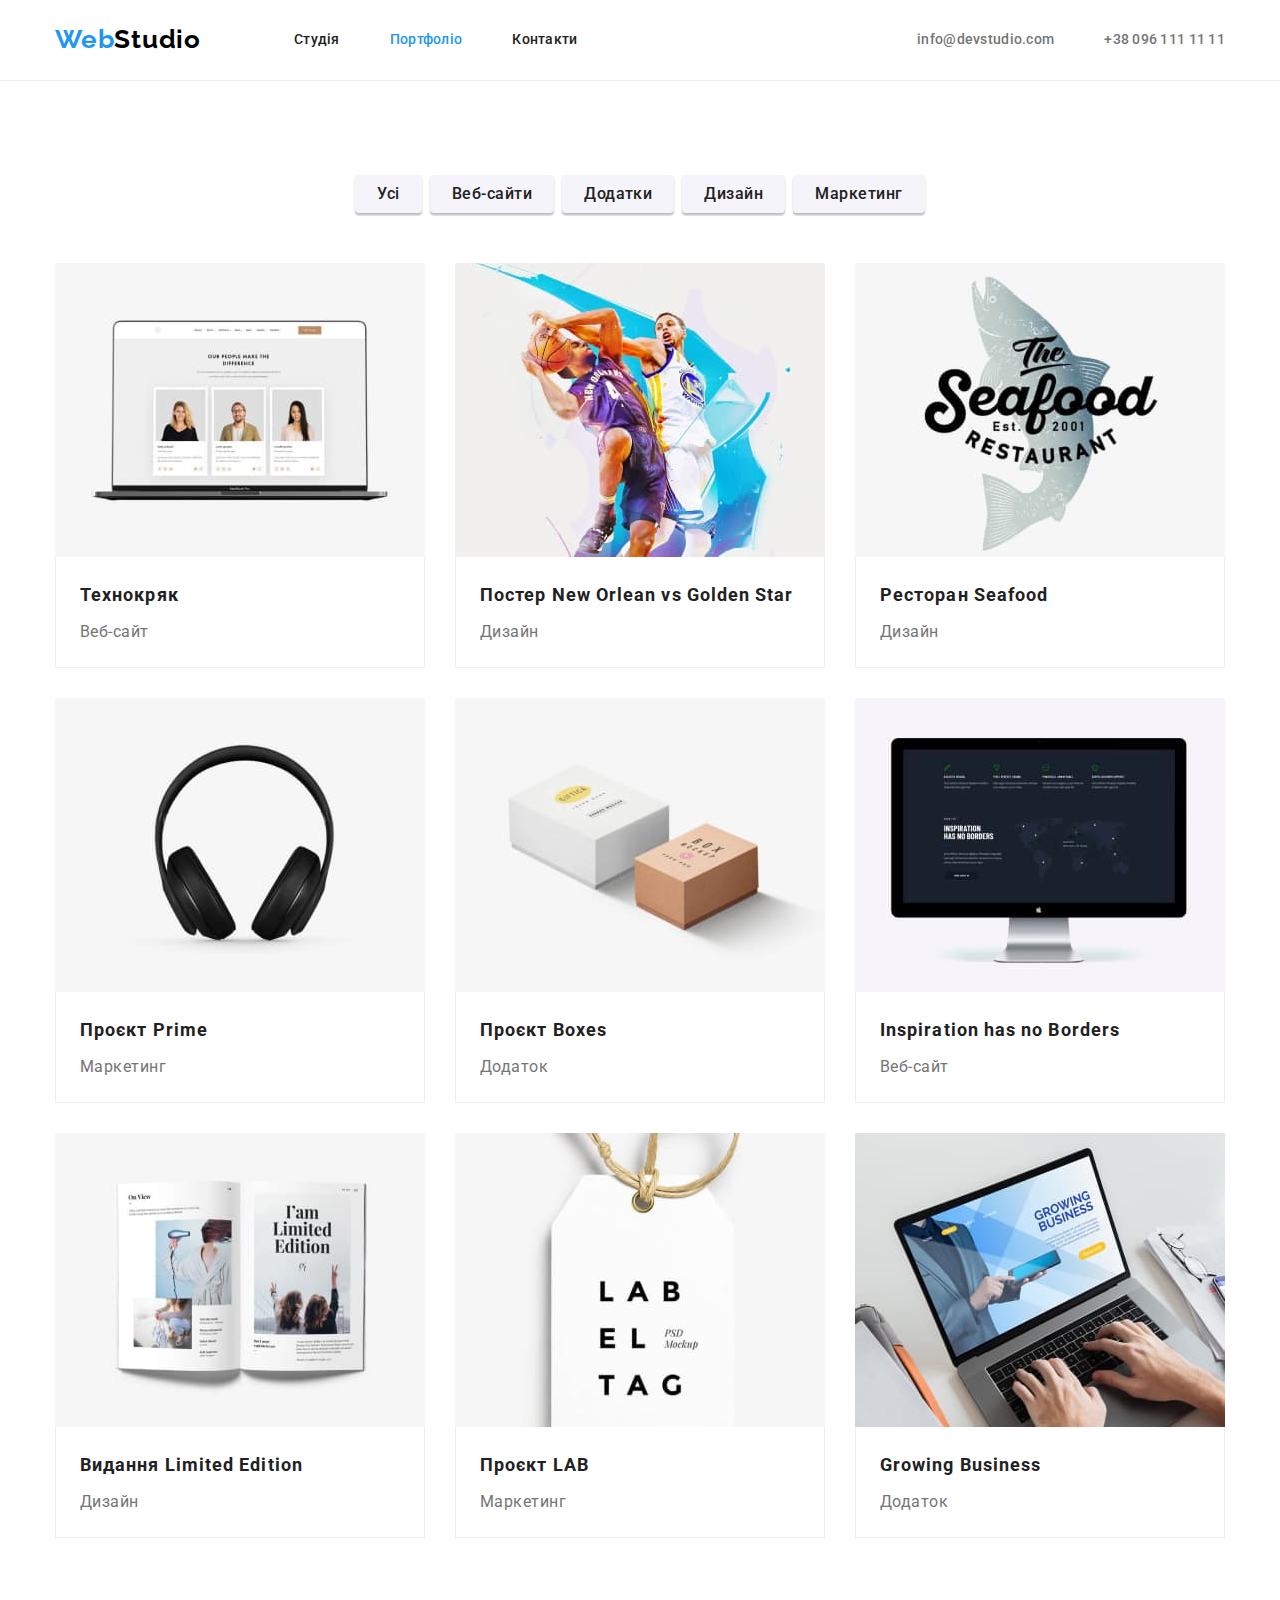
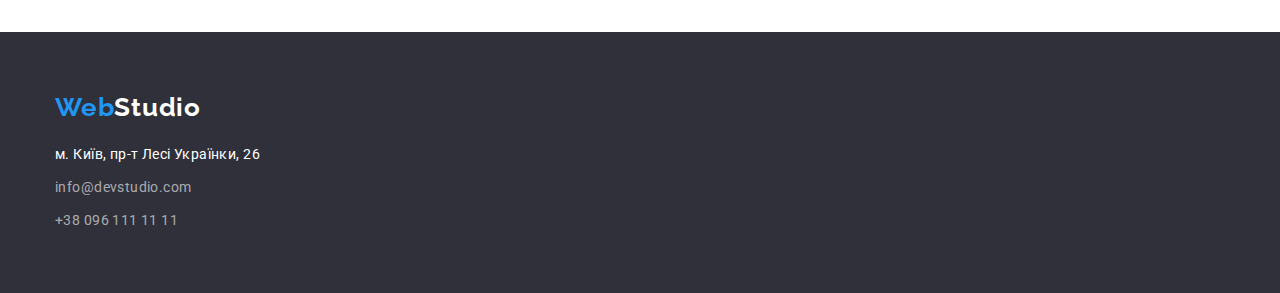
==== portfolio.html @ 3709713c "first commit" ====
<!DOCTYPE html>
<html lang="uk">
  <head>
    <meta charset="UTF-8" />
    <meta http-equiv="X-UA-Compatible" content="IE=edge" />
    <meta name="viewport" content="width=device-width, initial-scale=1.0" />
    <title>Портфоліо</title>
    <link rel="preconnect" href="https://fonts.googleapis.com" />
    <link rel="preconnect" href="https://fonts.gstatic.com" crossorigin />
    <link
      href="https://fonts.googleapis.com/css2?family=Raleway:wght@700&family=Roboto:wght@400;500;700;900&display=swap"
      rel="stylesheet"
    />
    <link
      rel="stylesheet"
      href="https://cdn.jsdelivr.net/npm/modern-normalize@1.1.0/modern-normalize.min.css"
    />
    <link rel="stylesheet" href="./css/styles.css" />
  </head>
  <body>
    <!-- header of the site -->
    <header class="header-style">
      <div class="container header-container">
        <a class="header-logo link" href="./index.html">
          <span class="logo logo-web">Web</span
          ><span class="logo logo-studio-header">Studio</span></a
        >
        <div class="header-nav">
          <nav>
            <ul class="site-nav list">
              <li class="site-nav-item">
                <a class="header-nav-link link" href="./index.html">Студія</a>
              </li>
              <li class="site-nav-item">
                <a class="header-nav-link link current" href="#">Портфоліо</a>
              </li>
              <li class="site-nav-item">
                <a class="header-nav-link link" href="#">Контакти</a>
              </li>
            </ul>
          </nav>
        </div>
        <div class="contact-container">
          <ul class="list contact">
            <li class="contact-item">
              <a
                class="contact-item-link contact link"
                href="mailto:info@devstudio.com"
                >info@devstudio.com</a
              >
            </li>
            <li class="contact-item">
              <a class="contact-item-link contact link" href="tel:+380961111111"
                >+38 096 111 11 11</a
              >
            </li>
          </ul>
        </div>
      </div>
    </header>
    <main>
      <!-- Основні проекти -->
      <section class="section project-section">
        <div class="container">
          <h1 class="visually-hidden">Основні проекти</h1>
          <!-- Групування проектів -->
          <ul class="list projects-filter">
            <li class="filter-item">
              <button type="button" class="button filter-btn">Усі</button>
            </li>
            <li class="filter-item">
              <button type="button" class="button filter-btn">Веб-сайти</button>
            </li>
            <li class="filter-item">
              <button type="button" class="button filter-btn">Додатки</button>
            </li>
            <li class="filter-item">
              <button type="button" class="button filter-btn">Дизайн</button>
            </li>
            <li class="filter-item">
              <button type="button" class="button filter-btn">Маркетинг</button>
            </li>
          </ul>
          <!-- Описи проектів -->
          <ul class="list projects">
            <li class="item">
              <img
                src="./images/project1.jpg"
                alt="Вебсайт Технокряк"
                width="370"
              />
              <div class="project-description">
                <h2 class="title">Технокряк</h2>
                <p class="text">Веб-сайт</p>
              </div>
            </li>
            <li class="item">
              <img
                src="./images/project2.jpg"
                alt="Постер New Orlean vs Golden Star"
                width="370"
              />
              <div class="project-description">
                <h2 class="title">Постер New Orlean vs Golden Star</h2>
                <p class="text">Дизайн</p>
              </div>
            </li>
            <li class="item">
              <img
                src="./images/project3.jpg"
                alt="Лого Ресторану Seafood"
                width="370"
              />
              <div class="project-description">
                <h2 class="title">Ресторан Seafood</h2>
                <p class="text">Дизайн</p>
              </div>
            </li>
            <li class="item">
              <img
                src="./images/project4.jpg"
                alt="Лого Проєкту Prime"
                width="370"
              />
              <div class="project-description">
                <h2 class="title">Проєкт Prime</h2>
                <p class="text">Маркетинг</p>
              </div>
            </li>
            <li class="item">
              <img
                src="./images/project5.jpg"
                alt="Лого Проєкту Boxes"
                width="370"
              />
              <div class="project-description">
                <h2 class="title">Проєкт Boxes</h2>
                <p class="text">Додаток</p>
              </div>
            </li>
            <li class="item">
              <img
                src="./images/project6.jpg"
                alt="Веб-сайт Inspiration has no Borders"
                width="370"
              />
              <div class="project-description">
                <h2 class="title">Inspiration has no Borders</h2>
                <p class="text">Веб-сайт</p>
              </div>
            </li>
            <li class="item">
              <img
                src="./images/project7.jpg"
                alt="Видання Limited Edition"
                width="370"
              />
              <div class="project-description">
                <h2 class="title">Видання Limited Edition</h2>
                <p class="text">Дизайн</p>
              </div>
            </li>
            <li class="item">
              <img
                src="./images/project8.jpg"
                alt="Лого Проєкту LAB"
                width="370"
              />
              <div class="project-description">
                <h2 class="title">Проєкт LAB</h2>
                <p class="text">Маркетинг</p>
              </div>
            </li>
            <li class="item">
              <img
                src="./images/project9.jpg"
                alt="Лого Додатку Growing Business"
                width="370"
              />
              <div class="project-description">
                <h2 class="title">Growing Business</h2>
                <p class="text">Додаток</p>
              </div>
            </li>
          </ul>
        </div>
      </section>
    </main>
    <!-- background -->
    <footer class="footer-style">
      <div class="container">
        <a href="./index.html" class="link logo-footer"
          ><span class="logo logo-web">Web</span
          ><span class="logo logo-studio-footer">Studio</span></a
        >
        <address>
          <ul class="address-list list">
            <li class="footer-item">
              <a
                href="https://goo.gl/maps/tbxTE9ojFHjDwj2v6"
                target="_blank"
                rel="noopener nofollow noreferrer"
                class="location link"
                >м. Київ, пр-т Лесі Українки, 26</a
              >
            </li>
            <li class="footer-item">
              <a href="mailto:info@devstudio.com" class="address-style link"
                >info@devstudio.com</a
              >
            </li>
            <li class="footer-item">
              <a href="tel:+380961111111" class="address-style link"
                >+38 096 111 11 11</a
              >
            </li>
          </ul>
        </address>
      </div>
    </footer>
  </body>
</html>
---- css/styles.css ----
html {
  box-sizing: border-box;
}

:root {
  --main-color: #212121;
  --active-color: #2196F3;
  --second-color: #757575;
  --button-color: #f5f4fa;
  --main-white-color: #ffffff;
  --hero-background: #2F303A;
  --main-background: #F5F5F5;
  --main-font: 'Roboto', sans-serif;
  --second-font: 'Raleway', sans-serif;
}

* ::after,
::before {
  box-sizing: inherit;
}

body {
  font-family: 'Roboto', sans-serif;
  color: var(--main-color);
  background-color: var(--main-white-color);
}

a {
  text-decoration: none;
}

h1,
h2,
h3,
h4,
h5,
h6,
p,
ul {
  margin: 0px;
  padding: 0px;
}

img {
  display: block;
  max-width: 100%;
  height: auto;
}

.list {
  list-style: none;
}

.section-title {
  font-weight: 700;
  font-size: 36px;
  line-height: 1.17;
  text-align: center;
  letter-spacing: 0.03em;
}

.text {
  letter-spacing: 0.03em;
  color: var(--second-color);
}

.button {
  cursor: pointer;
  font-family: inherit;
  text-align: center;
  border-radius: 4px;
  border: transparent;
}

.container {
  width: 1200px;
  margin-left: auto;
  margin-right: auto;
  padding: 0 15px;
}

/* header styles */
/* logo comment */

.header-style {
  border-bottom: 1px solid #ECECEC;
}

.header-container {
  display: flex;

  padding: 0 15px 0 15px;
}

.header-nav {
  display: flex;
  align-items: center;
}




.logo {
  font-family: var(--second-font);
  font-weight: 700;
  font-size: 26px;
  line-height: 1.19;
  letter-spacing: 0.03em;
}

.header-logo {
  margin-right: 93px;
  padding: 24px 0;
  align-items: center;
}

.site-nav,
.contact {
  font-weight: 500;
  font-size: 14px;
  line-height: 1.14;
  letter-spacing: 0.02em;
}

.site-nav-item:not(:last-child) {
  margin-right: 50px;
}

.site-nav .link {
  color: var(--main-color);
}

.header-nav-link {
  display: block;
  padding: 32px 0;
}

.contact {
  color: var(--second-color);
  display: flex;
}

.contact-container {
  display: flex;
  align-items: center;
  margin-left: auto;
}

.contact .contact-item:not(:last-child) {
  margin-right: 50px;
}

.contact-item-link {
  padding: 32px 0;
}

/* .contact .mail {
  padding: 32px 0;
} */

.site-nav .link:hover,
.site-nav .link:focus,
.contact .link:hover,
.contact .link:focus,
.footer-style .link:hover,
.footer-style .link:focus {
  color: var(--active-color);
}

.site-nav .link:active,
.contact .link:active {
  color: var(--active-color);
}

.site-nav .link.current {
  color: var(--active-color);
}

.site-nav {
  display: flex;
}

.visually-hidden {
  position: absolute;
  width: 1px;
  height: 1px;
  margin: -1px;
  border: 0;
  padding: 0;
  white-space: nowrap;
  clip-path: inset(100%);
  clip: rect(0 0 0 0);
  overflow: hidden;
}

/* main styles */
.section {
  padding-bottom: 94px;
  /* padding-top: 200px; */
}

/* hero styles */
.hero {
  background: var(--hero-background);
  padding-top: 200px;
  padding-bottom: 200px;
}

h1 {
  font-weight: 900;
  font-size: 44px;
  line-height: 1.36;
  text-align: center;
  letter-spacing: 0.06em;
  text-transform: uppercase;
  color: var(--main-white-color);
  margin-bottom: 30px;
}

.hero-sign {
  margin-left: auto;
  margin-right: auto;
  width: 696px;
}

.preliminary-btn {
  font-weight: 700;
  font-size: 16px;
  line-height: 1.88;
  letter-spacing: 0.06em;
  color: var(--main-white-color);
  background-color: var(--active-color);
  box-shadow: 0px 4px 4px rgba(0, 0, 0, 0.15);

  display: block;
  margin-left: auto;
  margin-right: auto;
  align-items: center;
  height: 50px;
  width: 216px;
}

.preliminary-btn:hover,
.preliminary-btn:focus {
  background-color: #188CE8;
}

.filter-btn:hover,
.filter-btn:focus {
  color: var(--main-white-color);
  background: var(--active-color);
}

/* specialty styles */

.specialty {
  padding-top: 94px;
}

.specialty-container {
  display: flex;
  padding-left: 0;
}

.specialty .title {
  font-weight: 700;
  font-size: 14px;
  line-height: 1.14;
  letter-spacing: 0.03em;
  text-transform: uppercase;
  margin-bottom: 10px;
}

.specialty .text {
  font-size: 14px;
  line-height: 1.71;
}

.specialty-item {
  width: 270px;
}

.specialty-item:not(:last-child) {
  margin-right: 30px;
}

/* our business styles */
.business-list {
  display: flex;
}

.business .section-title {
  margin-bottom: 50px;
}

.business .item:not(:last-child) {
  margin-right: 30px;
}

.business .item {
  margin-bottom: 0px;
}

/* out team styles */
.team {
  letter-spacing: 0.03em;
  text-align: center;
  background: var(--button-color);
  padding-top: 94px;
}

.team .section-title {
  margin-bottom: 50px;
}


.team-list {
  display: flex;

  padding-right: 0;
}

.team-item {
  background: var(--main-white-color);
  box-shadow: 0px 1px 3px rgba(0, 0, 0, 0.12), 0px 1px 1px rgba(0, 0, 0, 0.14), 0px 2px 1px rgba(0, 0, 0, 0.2);
  border-radius: 0px 0px 4px 4px;
  filter: drop-shadow(0px 4px 4px rgba(0, 0, 0, 0.25));
  flex-basis: calc((100% - 30px) / 4);
}

.team-item:not(:last-child) {
  margin-right: 30px;
}

.team .title {
  font-weight: 500;
  font-size: 16px;
  line-height: 1.1875;
  text-align: center;
  letter-spacing: 0.03em;
  margin-bottom: 10px;
}

.team .text {
  font-size: 16px;
  line-height: 1.19;
  text-align: center;
}

.team .card {
  padding-top: 30px;
  padding-bottom: 30px;
}

/* projects-styles */

.project-section {
  padding-top: 94px;
  padding-bottom: 94px;
}

.projects-filter {
  display: flex;
  flex-wrap: wrap;
  margin-bottom: 50px;
  justify-content: center;
}

.filter-btn {
  font-weight: 500;
  font-size: 16px;
  line-height: 1.62;
  letter-spacing: 0.03em;
  color: var(--main-color);
  background: var(--button-color);
  box-shadow: 0px 3px 1px rgba(0, 0, 0, 0.1), 0px 1px 2px rgba(0, 0, 0, 0.08), 0px 2px 2px rgba(0, 0, 0, 0.12);
  padding: 6px 22px;
}

.filter-item:not(:last-child) {
  margin-right: 8px;
}

.projects .title {
  font-weight: 700;
  font-size: 18px;
  line-height: 2;
  letter-spacing: 0.06em;
  /* margin-top: 20px; */
  margin-bottom: 4px;
}

.projects .text {
  font-size: 16px;
  line-height: 1.875;
  /* padding-bottom: 20px; */
}

.projects {
  background-color: var(--main-white-color);
  display: flex;
  flex-wrap: wrap;
  align-items: center;
}

.project-description {
  padding: 20px 24px;
  border: 1px solid #EEEEEE;
  border-top: none;
}

.item {

  margin-bottom: 30px;
  margin-right: 30px;
  flex-basis: calc((100% - 30px * 2) / 3);
}

.item:nth-child(3n+3) {
  margin-right: 0;
}

.item:nth-last-child(-n+3) {
  margin-bottom: 0;
}

/* footer styles */
.footer-style {
  background: #2F303A;
  padding-top: 60px;
  padding-bottom: 60px;
}

.logo-footer-style {
  padding-bottom: 20px;
}

.logo-web {
  color: var(--active-color);
}

.logo-studio-header {
  color: #000000;
}

.logo-studio-footer {
  color: var(--main-white-color);
}

.logo-footer {
  display: inline-block;
  margin-bottom: 20px;
}

address {
  font-style: normal;
  font-size: 14px;
  line-height: 1.71;
  letter-spacing: 0.03em;
}

.address-list .location {
  color: var(--main-white-color);
}

/* a[href*="goo.gl"] {
  color: var(--main-white-color);
} */

/* a[href*="goo.gl"]:hover,
a[href*="goo.gl"]:focus {
  color: var(--active-color);
} */

.address-style {
  color: rgba(255, 255, 255, 0.6);
}

.footer-item:not(:last-child) {
  margin-bottom: 9px;
}
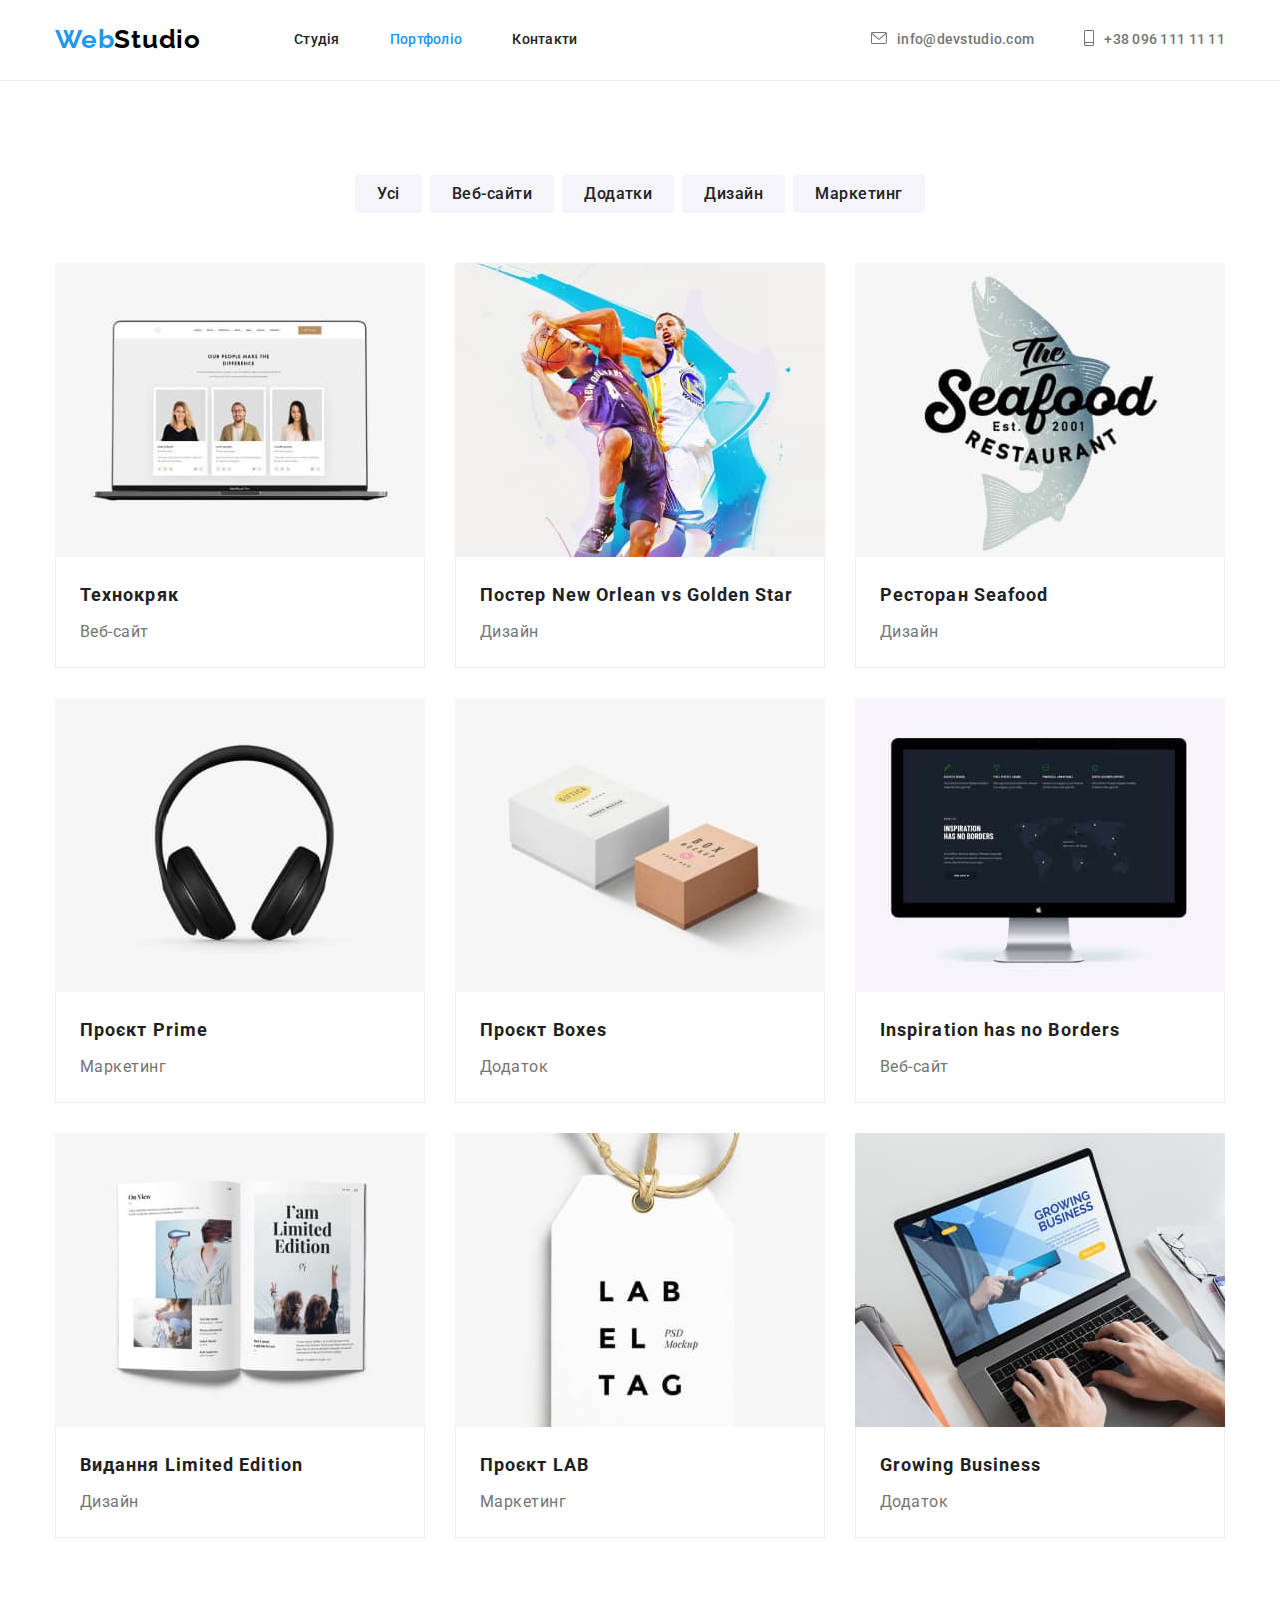
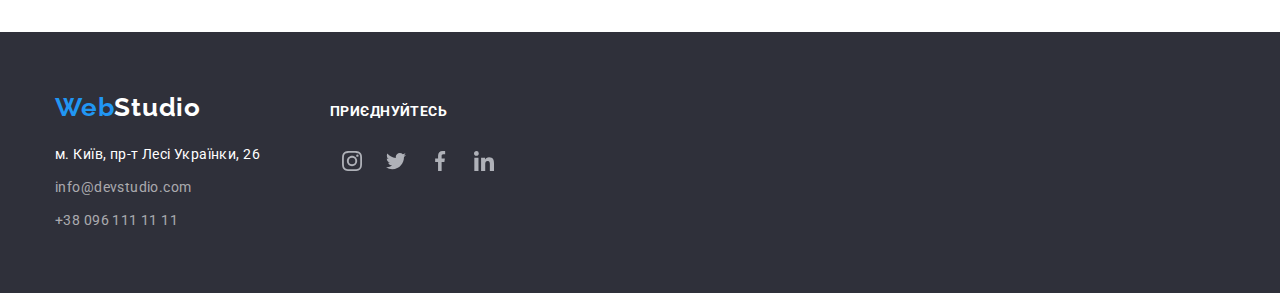
==== commit 03494ce8: "clients section commit" ====
--- a/portfolio.html
+++ b/portfolio.html
@@ -42,16 +42,34 @@
         </div>
         <div class="contact-container">
           <ul class="list contact">
+            <li class="contact-item-icon">
+              <a class="link" href="mailto:info@devstudio.com"
+                ><svg class="header-icons" width="16" height="12">
+                  <use href="./images/icons.svg#icon-envelope"></use>
+                </svg>
+              </a>
+            </li>
             <li class="contact-item">
               <a
                 class="contact-item-link contact link"
                 href="mailto:info@devstudio.com"
-                >info@devstudio.com</a
-              >
+              >
+                info@devstudio.com</a
+              >
+            </li>
+            <li class="contact-item-icon">
+              <a class="link" href="tel:+380961111111"
+                ><svg class="header-icons" width="10" height="16">
+                  <use href="./images/icons.svg#icon-smartphone"></use>
+                </svg>
+              </a>
             </li>
             <li class="contact-item">
-              <a class="contact-item-link contact link" href="tel:+380961111111"
-                >+38 096 111 11 11</a
+              <a
+                class="contact-item-link contact link"
+                href="tel:+380961111111"
+              >
+                +38 096 111 11 11</a
               >
             </li>
           </ul>
@@ -188,34 +206,89 @@
     </main>
     <!-- background -->
     <footer class="footer-style">
-      <div class="container">
-        <a href="./index.html" class="link logo-footer"
-          ><span class="logo logo-web">Web</span
-          ><span class="logo logo-studio-footer">Studio</span></a
-        >
-        <address>
-          <ul class="address-list list">
-            <li class="footer-item">
-              <a
-                href="https://goo.gl/maps/tbxTE9ojFHjDwj2v6"
-                target="_blank"
-                rel="noopener nofollow noreferrer"
-                class="location link"
-                >м. Київ, пр-т Лесі Українки, 26</a
-              >
-            </li>
-            <li class="footer-item">
-              <a href="mailto:info@devstudio.com" class="address-style link"
-                >info@devstudio.com</a
-              >
-            </li>
-            <li class="footer-item">
-              <a href="tel:+380961111111" class="address-style link"
-                >+38 096 111 11 11</a
-              >
-            </li>
-          </ul>
-        </address>
+      <div class="container footer-container">
+        <div class="footer-contacts">
+          <a href="./index.html" class="link logo-footer"
+            ><span class="logo logo-web">Web</span
+            ><span class="logo logo-studio-footer">Studio</span></a
+          >
+          <address>
+            <ul class="address-list list">
+              <li class="footer-item">
+                <a
+                  href="https://goo.gl/maps/tbxTE9ojFHjDwj2v6"
+                  target="_blank"
+                  rel="noopener nofollow noreferrer"
+                  class="location link"
+                  >м. Київ, пр-т Лесі Українки, 26</a
+                >
+              </li>
+              <li class="footer-item">
+                <a href="mailto:info@devstudio.com" class="address-style link"
+                  >info@devstudio.com</a
+                >
+              </li>
+              <li class="footer-item">
+                <a href="tel:+380961111111" class="address-style link"
+                  >+38 096 111 11 11</a
+                >
+              </li>
+            </ul>
+          </address>
+        </div>
+        <div class="footer-social">
+          <p class="footer-text">приєднуйтесь</p>
+          <ul class="list footer-social-list">
+            <li>
+              <a
+                href="http://instagram.com"
+                target="_blank"
+                rel="noopener nofollow noreferrer"
+                class="team-icons-items"
+              >
+                <svg class="team-icons" width="20" height="20">
+                  <use href="./images/icons.svg#icon-instagram"></use>
+                </svg>
+              </a>
+            </li>
+            <li>
+              <a
+                href="http://twitter.com"
+                target="_blank"
+                rel="noopener nofollow noreferrer"
+                class="team-icons-items"
+              >
+                <svg class="team-icons" width="20" height="20">
+                  <use href="./images/icons.svg#icon-twitter"></use>
+                </svg>
+              </a>
+            </li>
+            <li>
+              <a
+                href="http://facebook.com"
+                target="_blank"
+                rel="noopener nofollow noreferrer"
+                class="team-icons-items"
+              >
+                <svg class="team-icons" width="20" height="20">
+                  <use href="./images/icons.svg#icon-facebook"></use>
+                </svg>
+              </a>
+            </li>
+            <li>
+              <a
+                href="http://linkedin.com"
+                target="_blank"
+                rel="noopener nofollow noreferrer"
+                class="team-icons-items"
+              >
+                <svg class="team-icons" width="20" height="20">
+                  <use href="./images/icons.svg#icon-linkedin"></use>
+                </svg>
+              </a>
+            </li>
+          </ul>
+        </div>
       </div>
     </footer>
   </body>
--- a/css/styles.css
+++ b/css/styles.css
@@ -97,9 +97,6 @@
   align-items: center;
 }
 
-
-
-
 .logo {
   font-family: var(--second-font);
   font-weight: 700;
@@ -138,6 +135,8 @@
 .contact {
   color: var(--second-color);
   display: flex;
+  align-items: center;
+  justify-content: center;
 }
 
 .contact-container {
@@ -152,6 +151,15 @@
 
 .contact-item-link {
   padding: 32px 0;
+}
+
+.contact-item-icon {
+  margin-right: 10px;
+
+}
+
+.header-icons {
+  fill: var(--second-color);
 }
 
 /* .contact .mail {
@@ -163,8 +171,15 @@
 .contact .link:hover,
 .contact .link:focus,
 .footer-style .link:hover,
-.footer-style .link:focus {
+.footer-style .link:focus,
+.contact-item-icon:hover,
+.contact-item-icon:focus {
   color: var(--active-color);
+}
+
+.contact-item-icon:hover,
+.contact-item-icon:focus {
+  stroke: var(--active-color);
 }
 
 .site-nav .link:active,
@@ -204,6 +219,13 @@
   background: var(--hero-background);
   padding-top: 200px;
   padding-bottom: 200px;
+  background-image: linear-gradient(rgba(47, 48, 58, 0.4), rgba(47, 48, 58, 0.4)), url(../images/background-hero.jpg);
+  background-repeat: no-repeat;
+  max-width: 1600px;
+  margin-left: auto;
+  margin-right: auto;
+  background-position: center;
+  background-size: cover;
 }
 
 h1 {
@@ -262,6 +284,21 @@
   padding-left: 0;
 }
 
+.specialty-icons-container {
+  width: 270px;
+  height: 120;
+  background-color: #F5F4FA;
+  display: flex;
+  align-items: center;
+  justify-content: center;
+  margin-bottom: 30px;
+}
+
+.business-icons {
+  fill: #212121;
+
+}
+
 .specialty .title {
   font-weight: 700;
   font-size: 14px;
@@ -341,15 +378,68 @@
   margin-bottom: 10px;
 }
 
+.team-social {
+  display: flex;
+  align-items: center;
+  justify-content: center;
+}
+
+.team-icons-items {
+  width: 44px;
+  height: 44px;
+  display: flex;
+  align-items: center;
+  justify-content: center;
+}
+
+.team-icons {
+  fill: #AFB1B8;
+}
+
+.team-icons:hover,
+.team-icons:focus {
+  fill: var(--active-color);
+}
+
 .team .text {
   font-size: 16px;
   line-height: 1.19;
   text-align: center;
+  margin-bottom: 16px;
 }
 
 .team .card {
   padding-top: 30px;
   padding-bottom: 30px;
+}
+
+/* clients-styles */
+.clients {
+  padding-top: 94px;
+}
+
+.clients-text {
+  margin-bottom: 50px;
+}
+
+.clients-list {
+  display: flex;
+  align-items: center;
+  justify-content: space-between;
+
+}
+
+.client-items {
+  border: 1px solid #AFB1B8;
+  /* width: 170px;
+  height: 92px; */
+
+  border-radius: 4px;
+  padding: 16px 32px;
+}
+
+.client-items:hover {
+  border: 1px solid var(--active-color);
 }
 
 /* projects-styles */
@@ -373,8 +463,13 @@
   letter-spacing: 0.03em;
   color: var(--main-color);
   background: var(--button-color);
+  /* box-shadow: 0px 3px 1px rgba(0, 0, 0, 0.1), 0px 1px 2px rgba(0, 0, 0, 0.08), 0px 2px 2px rgba(0, 0, 0, 0.12); */
+  padding: 6px 22px;
+}
+
+.filter-btn:hover,
+.filter-btn:focus {
   box-shadow: 0px 3px 1px rgba(0, 0, 0, 0.1), 0px 1px 2px rgba(0, 0, 0, 0.08), 0px 2px 2px rgba(0, 0, 0, 0.12);
-  padding: 6px 22px;
 }
 
 .filter-item:not(:last-child) {
@@ -424,7 +519,16 @@
   margin-bottom: 0;
 }
 
+.item:hover {
+  box-shadow: 0px 1px 1px rgba(0, 0, 0, 0.12), 0px 4px 4px rgba(0, 0, 0, 0.06), 1px 4px 6px rgba(0, 0, 0, 0.16);
+}
+
 /* footer styles */
+.footer-container {
+  display: flex;
+  align-items: baseline;
+}
+
 .footer-style {
   background: #2F303A;
   padding-top: 60px;
@@ -478,4 +582,30 @@
 
 .footer-item:not(:last-child) {
   margin-bottom: 9px;
+
+}
+
+.footer-contacts {
+  margin-right: 70px;
+}
+
+.footer-social-list {
+  display: flex;
+  align-items: center;
+  margin-left: 0;
+}
+
+.footer-social {
+  align-items: center;
+}
+
+.footer-text {
+  font-weight: 700;
+  font-size: 14px;
+  line-height: 16px;
+  letter-spacing: 0.03em;
+  text-transform: uppercase;
+
+  color: #FFFFFF;
+  margin-bottom: 20px;
 }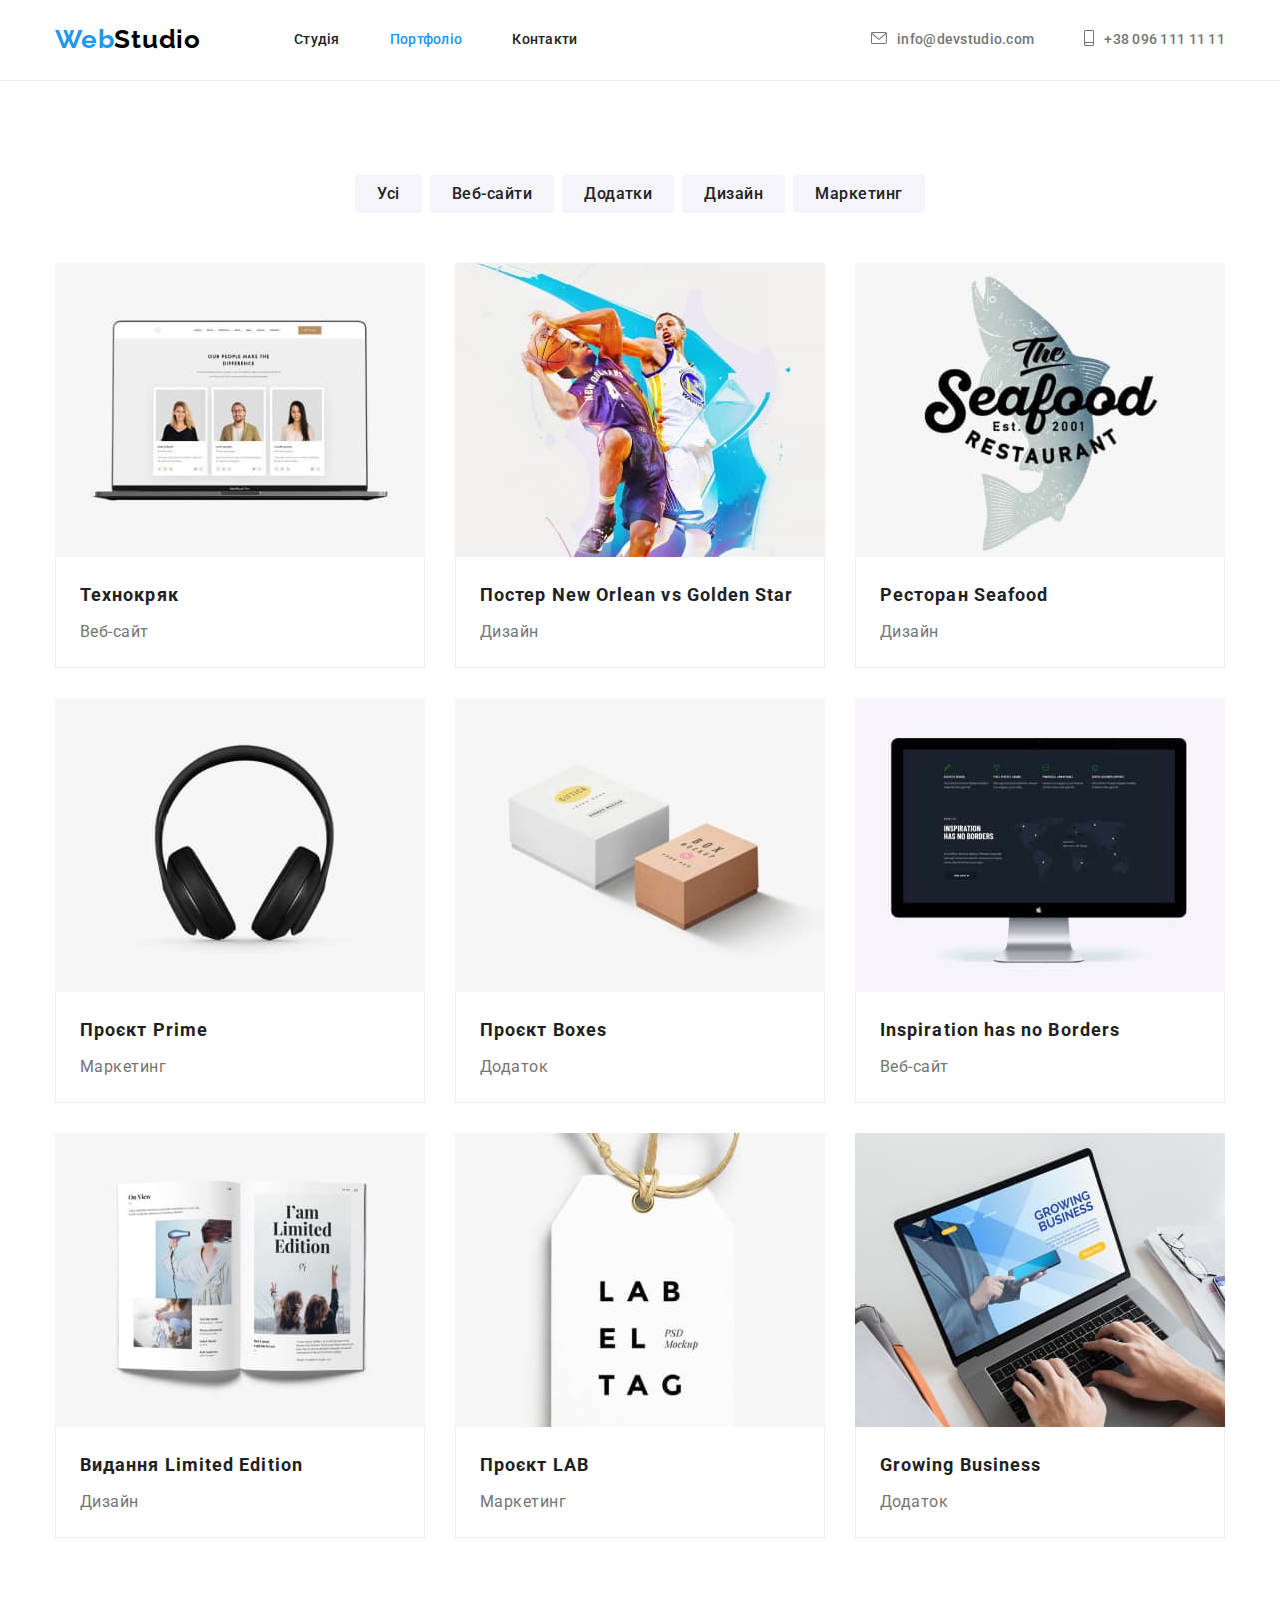
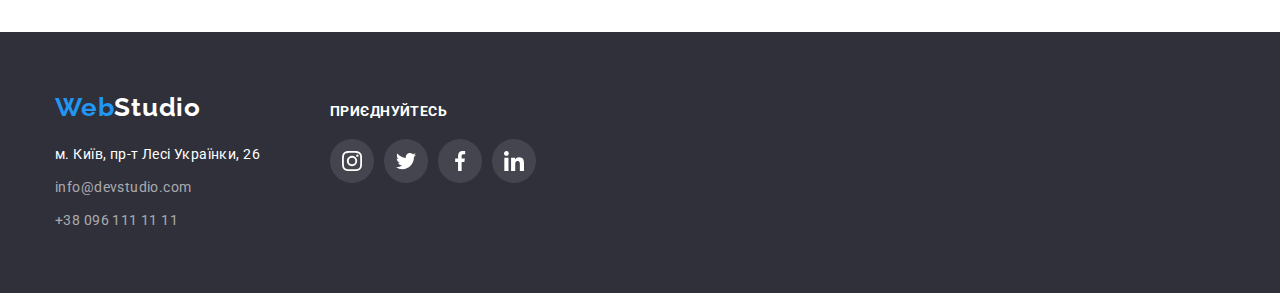
==== commit 0cccc43b: "icons fills" ====
--- a/portfolio.html
+++ b/portfolio.html
@@ -239,50 +239,50 @@
         <div class="footer-social">
           <p class="footer-text">приєднуйтесь</p>
           <ul class="list footer-social-list">
-            <li>
+            <li class="footer-social-item">
               <a
                 href="http://instagram.com"
                 target="_blank"
                 rel="noopener nofollow noreferrer"
-                class="team-icons-items"
-              >
-                <svg class="team-icons" width="20" height="20">
+                class="footer-icons-items"
+              >
+                <svg class="footer-team-icons" width="20" height="20">
                   <use href="./images/icons.svg#icon-instagram"></use>
                 </svg>
               </a>
             </li>
-            <li>
+            <li class="footer-social-item">
               <a
                 href="http://twitter.com"
                 target="_blank"
                 rel="noopener nofollow noreferrer"
-                class="team-icons-items"
-              >
-                <svg class="team-icons" width="20" height="20">
+                class="footer-icons-items"
+              >
+                <svg class="footer-team-icons" width="20" height="20">
                   <use href="./images/icons.svg#icon-twitter"></use>
                 </svg>
               </a>
             </li>
-            <li>
+            <li class="footer-social-item">
               <a
                 href="http://facebook.com"
                 target="_blank"
                 rel="noopener nofollow noreferrer"
-                class="team-icons-items"
-              >
-                <svg class="team-icons" width="20" height="20">
+                class="footer-icons-items"
+              >
+                <svg class="footer-team-icons" width="20" height="20">
                   <use href="./images/icons.svg#icon-facebook"></use>
                 </svg>
               </a>
             </li>
-            <li>
+            <li class="footer-social-item">
               <a
                 href="http://linkedin.com"
                 target="_blank"
                 rel="noopener nofollow noreferrer"
-                class="team-icons-items"
-              >
-                <svg class="team-icons" width="20" height="20">
+                class="footer-icons-items"
+              >
+                <svg class="footer-team-icons" width="20" height="20">
                   <use href="./images/icons.svg#icon-linkedin"></use>
                 </svg>
               </a>
--- a/css/styles.css
+++ b/css/styles.css
@@ -384,7 +384,7 @@
   justify-content: center;
 }
 
-.team-icons-items {
+.team-social-items {
   width: 44px;
   height: 44px;
   display: flex;
@@ -392,13 +392,27 @@
   justify-content: center;
 }
 
+.team-social-items {
+  border-radius: 50%;
+
+
+}
+
+.team-social-items:hover {
+  /* border-radius: 50%; */
+  background-color: var(--active-color);
+  /* border: 1px solid var(--main-white-color); */
+  /* box-shadow: 0px 4px 4px rgba(0, 0, 0, 0.25); */
+}
+
+
 .team-icons {
   fill: #AFB1B8;
 }
 
 .team-icons:hover,
 .team-icons:focus {
-  fill: var(--active-color);
+  fill: var(--main-white-color);
 }
 
 .team .text {
@@ -433,13 +447,21 @@
   border: 1px solid #AFB1B8;
   /* width: 170px;
   height: 92px; */
-
   border-radius: 4px;
   padding: 16px 32px;
 }
 
 .client-items:hover {
   border: 1px solid var(--active-color);
+}
+
+.client-icons {
+  fill: #AFB1B8;
+}
+
+.client-icons:hover,
+.client-icons:focus {
+  fill: var(--active-color);
 }
 
 /* projects-styles */
@@ -608,4 +630,38 @@
 
   color: #FFFFFF;
   margin-bottom: 20px;
+}
+
+.footer-icons-items {
+  width: 44px;
+  height: 44px;
+  display: flex;
+  align-items: center;
+  justify-content: center;
+}
+
+.footer-social-item:not(:last-child) {
+  margin-right: 10px;
+}
+
+.footer-social-item {
+  border-radius: 50%;
+  background: rgba(255, 255, 255, 0.1);
+  /* border: 1px solid #000000; */
+  /* box-shadow: 0px 4px 4px rgba(0, 0, 0, 0.25); */
+}
+
+.footer-social-item:hover {
+  background: var(--active-color);
+
+  /* box-shadow: 0px 4px 4px rgba(0, 0, 0, 0.25); */
+}
+
+.footer-team-icons {
+  fill: var(--main-white-color);
+}
+
+.footer-team-icons:hover,
+.footer-team-icons:focus {
+  fill: var(--main-white-color);
 }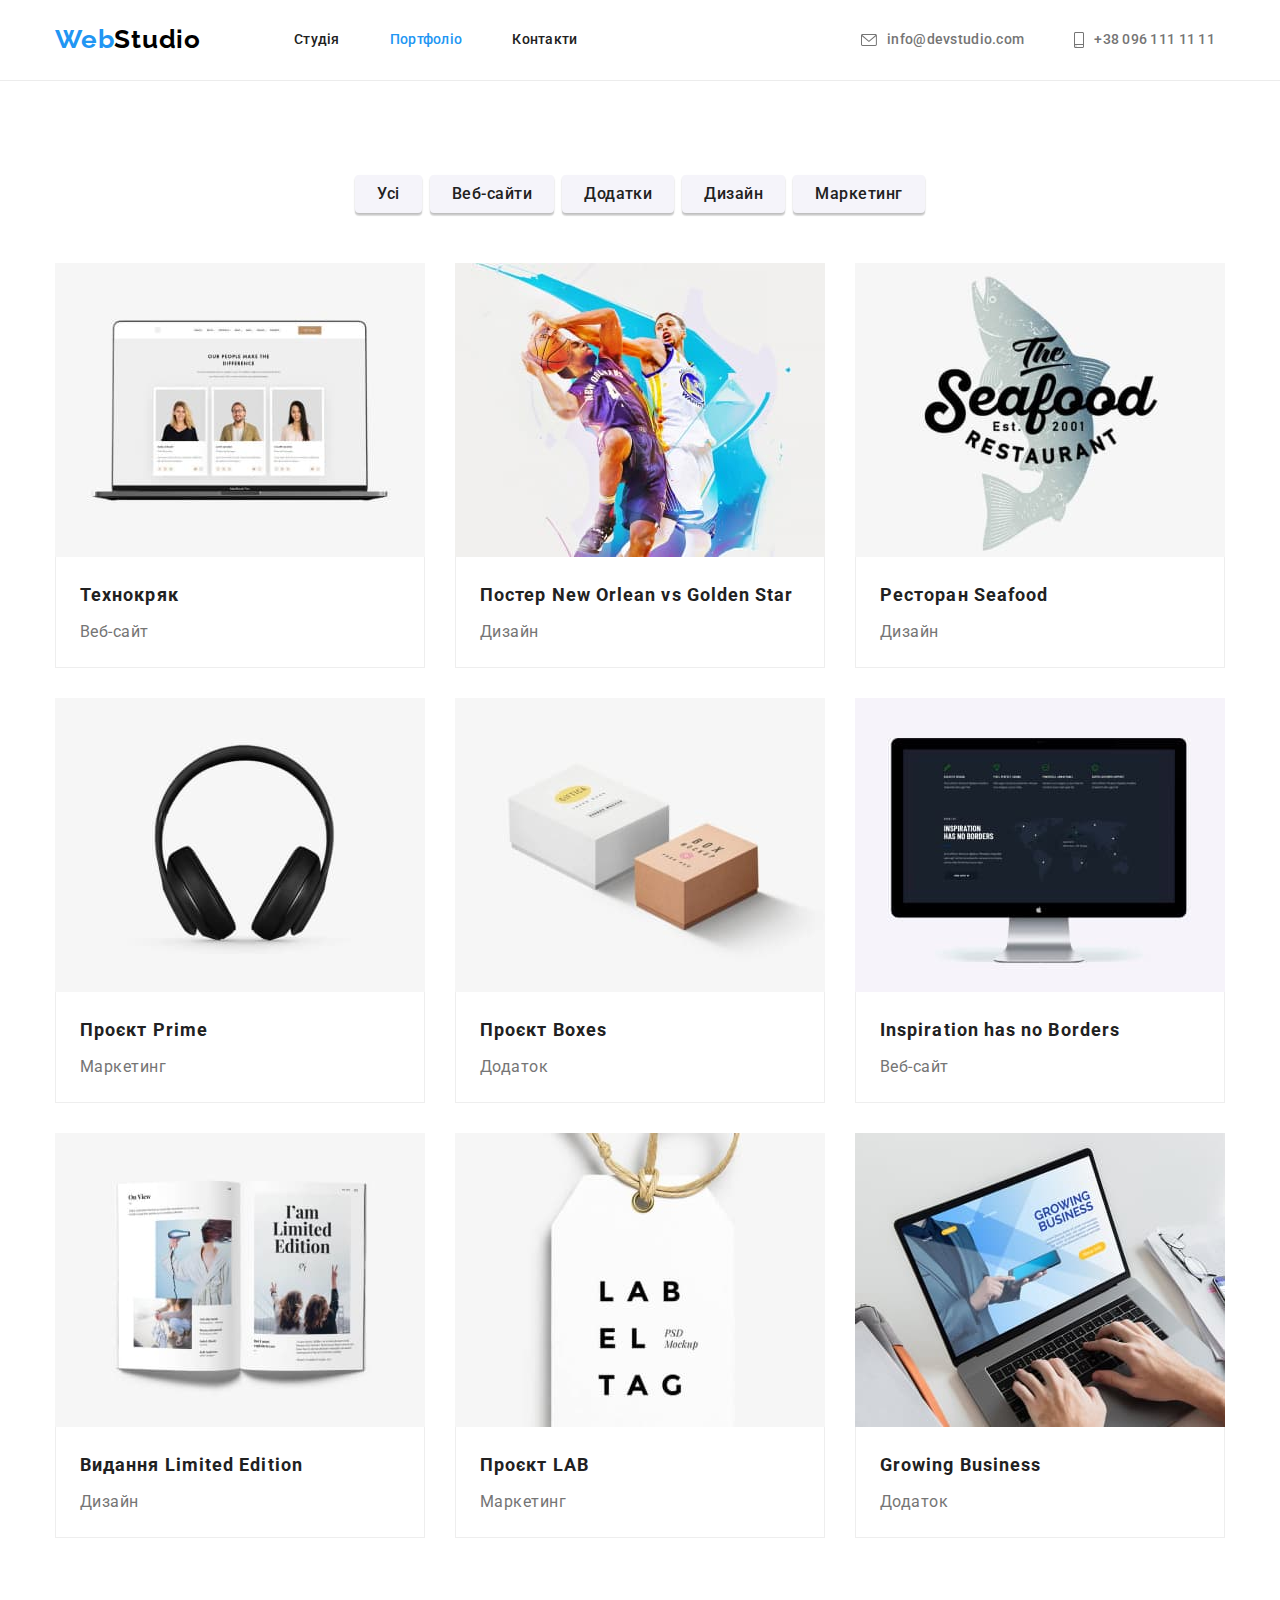
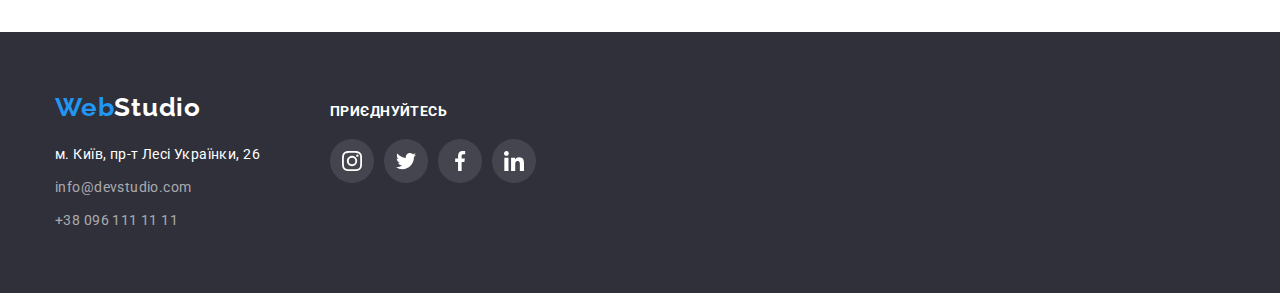
==== commit bb8c79a6: "HW4 mistakes remove commit" ====
--- a/portfolio.html
+++ b/portfolio.html
@@ -40,37 +40,26 @@
             </ul>
           </nav>
         </div>
+
         <div class="contact-container">
           <ul class="list contact">
-            <li class="contact-item-icon">
-              <a class="link" href="mailto:info@devstudio.com"
+            <li class="contact-item-icon contact-item">
+              <a
+                class="link contact-item-link contact"
+                href="mailto:info@devstudio.com"
                 ><svg class="header-icons" width="16" height="12">
                   <use href="./images/icons.svg#icon-envelope"></use>
                 </svg>
-              </a>
-            </li>
-            <li class="contact-item">
-              <a
-                class="contact-item-link contact link"
-                href="mailto:info@devstudio.com"
-              >
-                info@devstudio.com</a
-              >
-            </li>
-            <li class="contact-item-icon">
-              <a class="link" href="tel:+380961111111"
+                info@devstudio.com
+              </a>
+            </li>
+            <li class="contact-item-icon contact-item">
+              <a class="link contact-item-link contact" href="tel:+380961111111"
                 ><svg class="header-icons" width="10" height="16">
                   <use href="./images/icons.svg#icon-smartphone"></use>
                 </svg>
-              </a>
-            </li>
-            <li class="contact-item">
-              <a
-                class="contact-item-link contact link"
-                href="tel:+380961111111"
-              >
-                +38 096 111 11 11</a
-              >
+                +38 096 111 11 11
+              </a>
             </li>
           </ul>
         </div>
--- a/css/styles.css
+++ b/css/styles.css
@@ -7,6 +7,7 @@
   --active-color: #2196F3;
   --second-color: #757575;
   --button-color: #f5f4fa;
+  --icons-color: #AFB1B8;
   --main-white-color: #ffffff;
   --hero-background: #2F303A;
   --main-background: #F5F5F5;
@@ -155,11 +156,8 @@
 
 .contact-item-icon {
   margin-right: 10px;
-
-}
-
-.header-icons {
   fill: var(--second-color);
+
 }
 
 /* .contact .mail {
@@ -175,11 +173,12 @@
 .contact-item-icon:hover,
 .contact-item-icon:focus {
   color: var(--active-color);
-}
-
-.contact-item-icon:hover,
-.contact-item-icon:focus {
-  stroke: var(--active-color);
+  fill: currentColor;
+}
+
+.header-icons {
+  margin-right: 10px;
+  /* padding-right: 10px; */
 }
 
 .site-nav .link:active,
@@ -211,7 +210,6 @@
 /* main styles */
 .section {
   padding-bottom: 94px;
-  /* padding-top: 200px; */
 }
 
 /* hero styles */
@@ -286,12 +284,12 @@
 
 .specialty-icons-container {
   width: 270px;
-  height: 120;
   background-color: #F5F4FA;
   display: flex;
   align-items: center;
   justify-content: center;
   margin-bottom: 30px;
+  padding: 25px 100px;
 }
 
 .business-icons {
@@ -353,7 +351,6 @@
 
 .team-list {
   display: flex;
-
   padding-right: 0;
 }
 
@@ -361,7 +358,6 @@
   background: var(--main-white-color);
   box-shadow: 0px 1px 3px rgba(0, 0, 0, 0.12), 0px 1px 1px rgba(0, 0, 0, 0.14), 0px 2px 1px rgba(0, 0, 0, 0.2);
   border-radius: 0px 0px 4px 4px;
-  filter: drop-shadow(0px 4px 4px rgba(0, 0, 0, 0.25));
   flex-basis: calc((100% - 30px) / 4);
 }
 
@@ -382,37 +378,39 @@
   display: flex;
   align-items: center;
   justify-content: center;
-}
+  color: var(--icons-color);
+  flex-basis: calc((100% - 10px) / 4);
+}
+
 
 .team-social-items {
   width: 44px;
   height: 44px;
-  display: flex;
+  fill: var(--icons-color);
+}
+
+.team-icons-items {
+  display: flex;
+  width: 100%;
+  height: 100%;
   align-items: center;
   justify-content: center;
+  fill: var(--icons-color);
+}
+
+.team-icons-items:hover,
+.team-icons-items:focus {
+  fill: var(--main-white-color);
+  border-radius: 50%;
+  background-color: var(--active-color);
 }
 
 .team-social-items {
   border-radius: 50%;
-
-
-}
-
-.team-social-items:hover {
-  /* border-radius: 50%; */
-  background-color: var(--active-color);
-  /* border: 1px solid var(--main-white-color); */
-  /* box-shadow: 0px 4px 4px rgba(0, 0, 0, 0.25); */
-}
-
-
-.team-icons {
-  fill: #AFB1B8;
-}
-
-.team-icons:hover,
-.team-icons:focus {
-  fill: var(--main-white-color);
+}
+
+.team-social-items:not(:last-child) {
+  margin-right: 10px;
 }
 
 .team .text {
@@ -440,28 +438,27 @@
   display: flex;
   align-items: center;
   justify-content: space-between;
-
 }
 
 .client-items {
-  border: 1px solid #AFB1B8;
-  /* width: 170px;
-  height: 92px; */
+  fill: var(--icons-color);
+}
+
+.clients-icons-items {
+  border: 1px solid var(--second-color);
   border-radius: 4px;
-  padding: 16px 32px;
-}
-
-.client-items:hover {
+  fill: var(--icons-color);
+  display: flex;
+  align-items: center;
+  justify-content: center;
+  width: 168px;
+  height: 90px;
+}
+
+.clients-icons-items:hover,
+.clients-icons-items:focus {
+  fill: var(--active-color);
   border: 1px solid var(--active-color);
-}
-
-.client-icons {
-  fill: #AFB1B8;
-}
-
-.client-icons:hover,
-.client-icons:focus {
-  fill: var(--active-color);
 }
 
 /* projects-styles */
@@ -485,7 +482,7 @@
   letter-spacing: 0.03em;
   color: var(--main-color);
   background: var(--button-color);
-  /* box-shadow: 0px 3px 1px rgba(0, 0, 0, 0.1), 0px 1px 2px rgba(0, 0, 0, 0.08), 0px 2px 2px rgba(0, 0, 0, 0.12); */
+  box-shadow: 0px 3px 1px rgba(0, 0, 0, 0.1), 0px 1px 2px rgba(0, 0, 0, 0.08), 0px 2px 2px rgba(0, 0, 0, 0.12);
   padding: 6px 22px;
 }
 
@@ -503,14 +500,12 @@
   font-size: 18px;
   line-height: 2;
   letter-spacing: 0.06em;
-  /* margin-top: 20px; */
   margin-bottom: 4px;
 }
 
 .projects .text {
   font-size: 16px;
   line-height: 1.875;
-  /* padding-bottom: 20px; */
 }
 
 .projects {
@@ -647,14 +642,10 @@
 .footer-social-item {
   border-radius: 50%;
   background: rgba(255, 255, 255, 0.1);
-  /* border: 1px solid #000000; */
-  /* box-shadow: 0px 4px 4px rgba(0, 0, 0, 0.25); */
 }
 
 .footer-social-item:hover {
   background: var(--active-color);
-
-  /* box-shadow: 0px 4px 4px rgba(0, 0, 0, 0.25); */
 }
 
 .footer-team-icons {
@@ -664,4 +655,9 @@
 .footer-team-icons:hover,
 .footer-team-icons:focus {
   fill: var(--main-white-color);
+}
+
+.footer-icons-items:focus {
+  background-color: var(--active-color);
+  border-radius: 50%;
 }